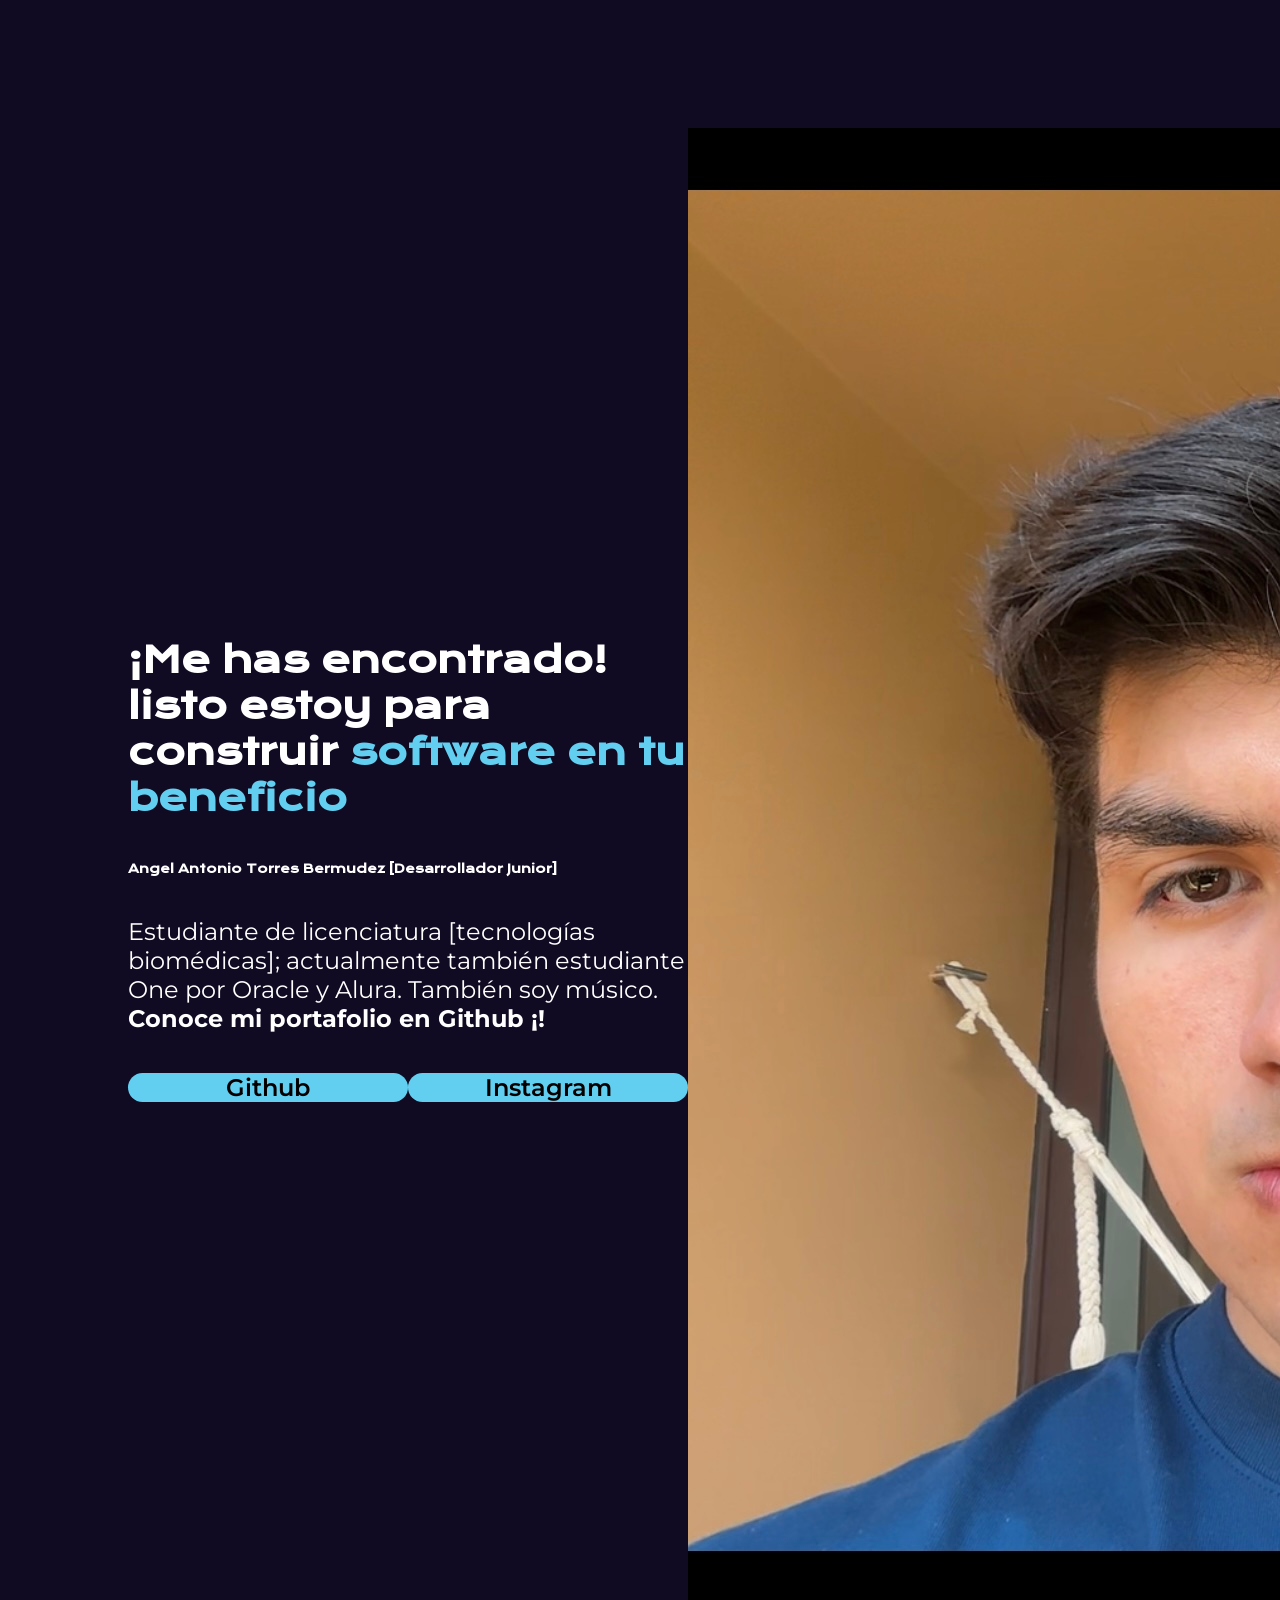
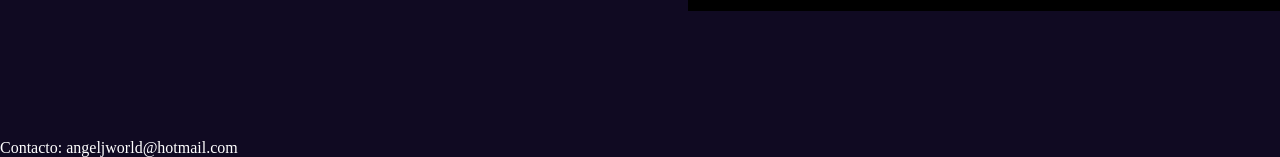
==== index.html @ 3e79360b "Carga primaria Página funcional. Beta." ====
<!DOCTYPE html>
<html lang="es-mx">
<head>
    <meta charset="UTF-8">
    <meta name="viewport" content="width=device-width, initial-scale=1.0">
    <meta http-equiv="X-UA-Compatible" content="IE=edge">
    <title>Portafolio_AngelAntonioTorres</title>
    <link rel="stylesheet" href="style.css">
</head>
<body>
    <header></header>
    <main class ="presentacion"> 
        <section class = "presentacion_contenido">
         <h1 class = "presentacion_contenido_titulo"> ¡Me has encontrado! listo estoy para construir <strong class = "texto-destacado"> 
             software en tu beneficio </strong>
         </h1>
         <h2 class = "presentacion_contenido_subtitulo"> Angel Antonio Torres Bermudez [Desarrollador Junior]</h2>
         <p class = "presentacion_contenido_texto">
             Estudiante de licenciatura [tecnologías biomédicas]; actualmente también estudiante One por Oracle 
             y Alura. También soy músico. <strong> Conoce mi portafolio en Github ¡! </strong>
         </p>
         <div class = "presentacion__enlaces">
             <a class = "presentacion__enlaces__link" href = "https://github.com/angeltorres06"> Github</a>
             <a class = "presentacion__enlaces__link" href = "https://www.instagram.com/torres.angelantonio/?hl=es-la"> Instagram </a>
         </div>
        </section>
        <img Class = "fotoTony" src = "AngelAntonioTorres_Foto.jpg" alt="Tony Torres. Cabello oscuro y cejas abundantes, tez morena clara">
    </main>
    <footer>Contacto: angeljworld@hotmail.com</footer>
</body>
</html>
---- style.css ----
@import url('https://fonts.googleapis.com/css2?family=Krona+One&family=Montserrat:ital,wght@0,100..900;1,100..900&display=swap');

*{
    padding: 0;
    margin: 0;
}

body {
    height: 100vh;
    box-sizing: border-box;
    background-color: rgb(16, 10, 34);
    color: white;
}

.texto-destacado{
    color: rgb(98, 207, 241);
}

.presentacion {
    display: flex;
    align-items: center;
    justify-content: space-between;
    margin: 10%;
}

.presentacion_contenido{
    width: 615px;
    display: flex;
    flex-direction: column;
    gap: 40px;
}

.presentacion_contenido_titulo{
    font-size: 36px;
    font-family: "Krona One", sans-serif;
}

.presentacion_contenido_subtitulo {
    font-size: 12px;
    font-family: "Krona One", sans-serif;
}

.presentacion_contenido_texto{
    font-size: 24px;
    font-family: "Montserrat", sans-serif;
}

.presentacion__enlaces{
    display: flex;
    justify-content: space-between;
}

.presentacion__enlaces__link{
    width: 280px;
    background-color:rgb(98, 207, 241);
    text-align: center;
    padding: 21.5px, 0;
    border-radius: 16px;
    font-size: 24px;
    font-family: "Montserrat", sans-serif;
    font-weight: 600;
    text-decoration: none;
    color: rgb(0, 0, 0)
}
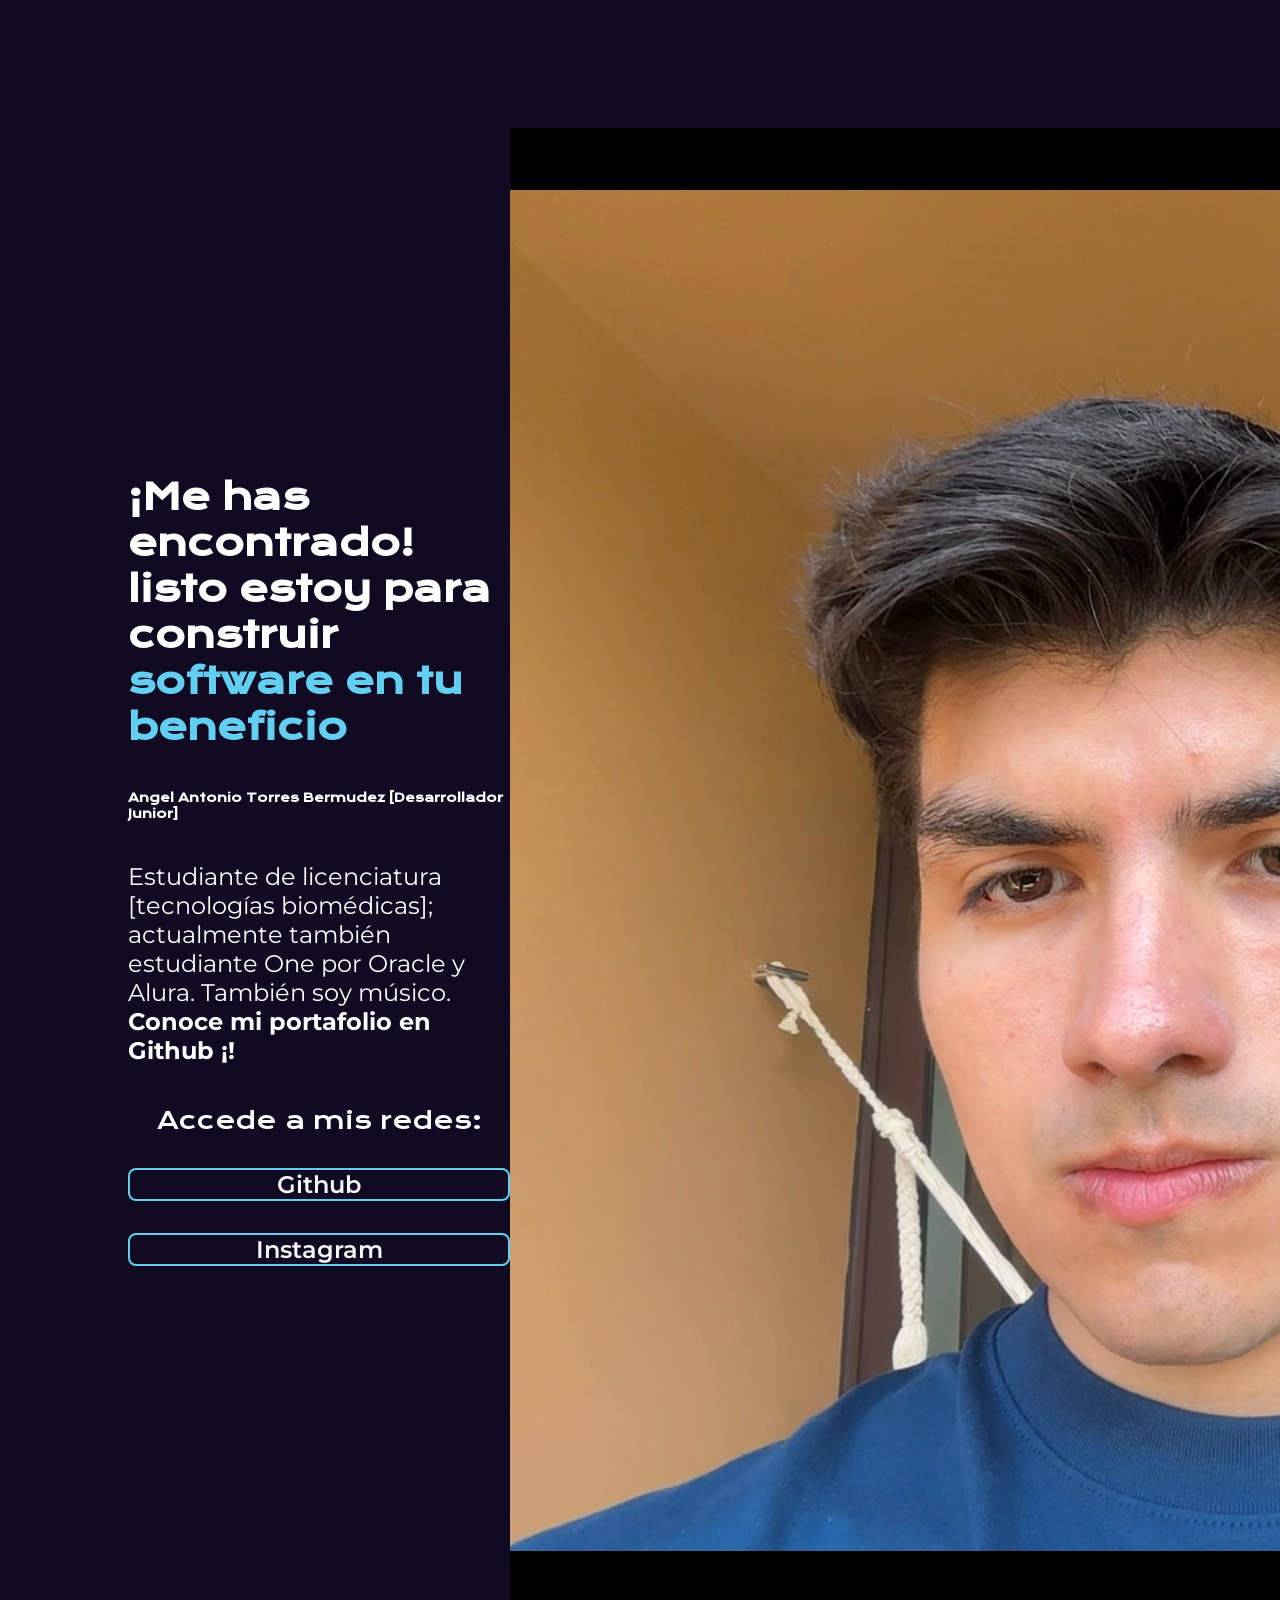
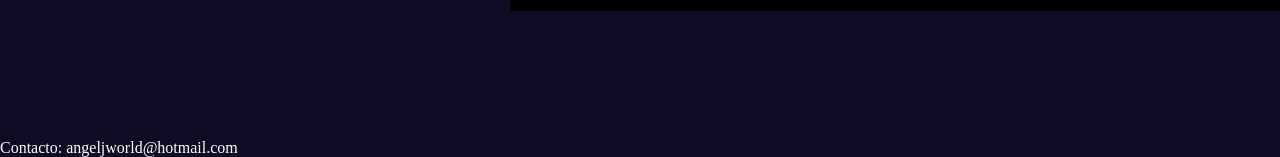
==== commit 721d2c06: "Estilización de botones, además se ha agregado un subtitulo y se ha cambiado la forma en la que se p" ====
--- a/index.html
+++ b/index.html
@@ -20,6 +20,7 @@
              y Alura. También soy músico. <strong> Conoce mi portafolio en Github ¡! </strong>
          </p>
          <div class = "presentacion__enlaces">
+            <h3 class = "presentacion__enlaces__subtitulo">Accede a mis redes:</h3>
              <a class = "presentacion__enlaces__link" href = "https://github.com/angeltorres06"> Github</a>
              <a class = "presentacion__enlaces__link" href = "https://www.instagram.com/torres.angelantonio/?hl=es-la"> Instagram </a>
          </div>
--- a/style.css
+++ b/style.css
@@ -48,17 +48,26 @@
 .presentacion__enlaces{
     display: flex;
     justify-content: space-between;
+    flex-direction: column;
+    align-items: center;
+    gap: 32px;
+}
+
+.presentacion__enlaces__subtitulo{
+    font-family:"Krona One", sans-serif;
+    font-size:24px;
+    font-weight:400;
 }
 
 .presentacion__enlaces__link{
-    width: 280px;
-    background-color:rgb(98, 207, 241);
+    width: 378px;
     text-align: center;
     padding: 21.5px, 0;
-    border-radius: 16px;
+    border-radius: 8px;
     font-size: 24px;
     font-family: "Montserrat", sans-serif;
     font-weight: 600;
     text-decoration: none;
-    color: rgb(0, 0, 0)
+    color: #F6F6F6;
+    border: 2px solid rgb(98, 207, 241);
 }
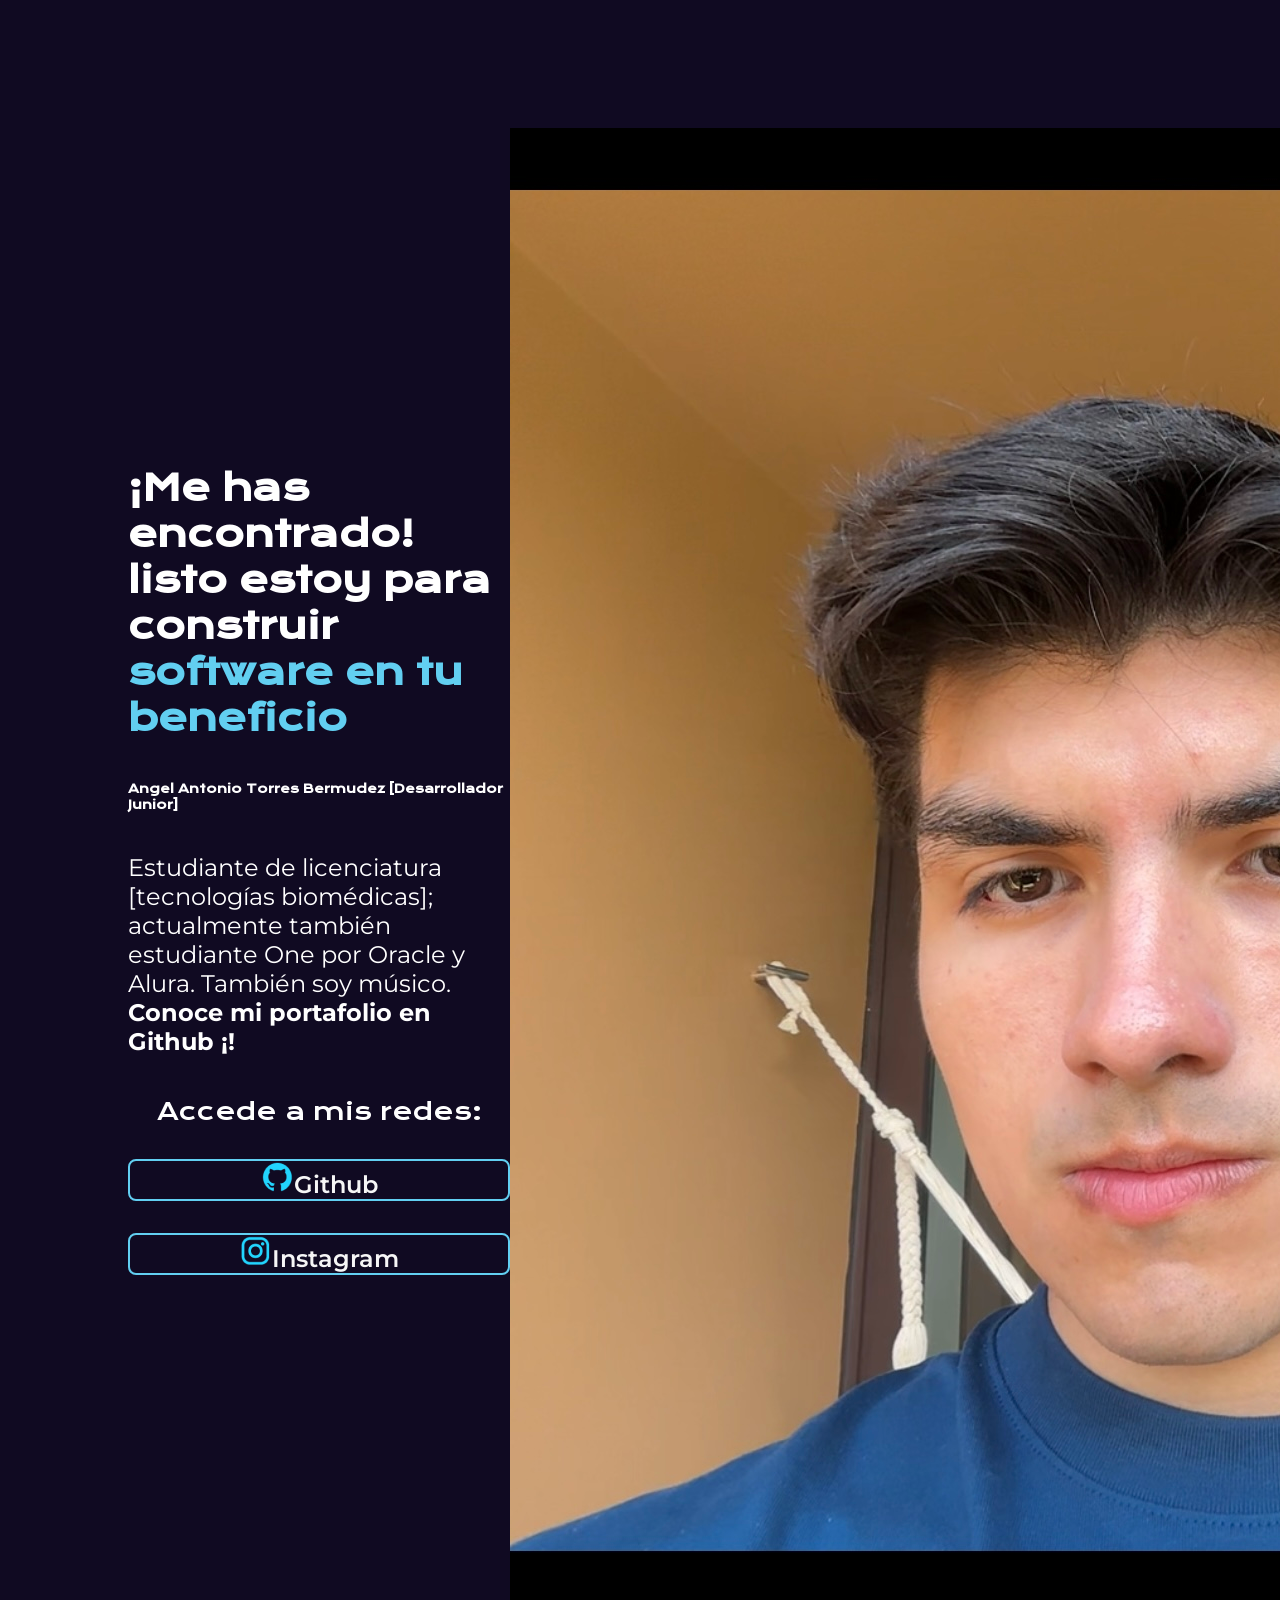
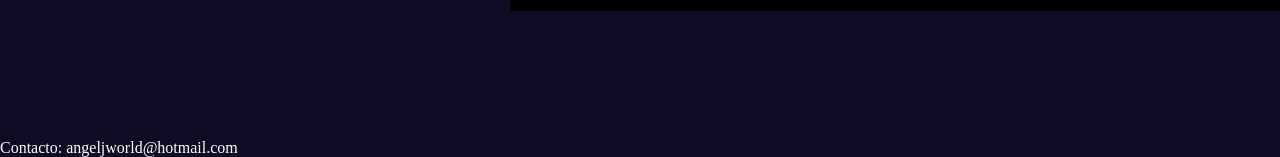
==== commit 0c44a516: "solucion de problema con imagenes" ====
--- a/index.html
+++ b/index.html
@@ -21,11 +21,13 @@
          </p>
          <div class = "presentacion__enlaces">
             <h3 class = "presentacion__enlaces__subtitulo">Accede a mis redes:</h3>
-             <a class = "presentacion__enlaces__link" href = "https://github.com/angeltorres06"> Github</a>
-             <a class = "presentacion__enlaces__link" href = "https://www.instagram.com/torres.angelantonio/?hl=es-la"> Instagram </a>
+             <a class = "presentacion__enlaces__link" href = "https://github.com/angeltorres06"> 
+                <img src = "./assets/github.png">Github</a>
+             <a class = "presentacion__enlaces__link" href = "https://www.instagram.com/torres.angelantonio/?hl=es-la"> 
+                <img src = "./assets/instagram.png">Instagram </a>
          </div>
         </section>
-        <img Class = "fotoTony" src = "AngelAntonioTorres_Foto.jpg" alt="Tony Torres. Cabello oscuro y cejas abundantes, tez morena clara">
+        <img Class = "fotoTony" src = "./assets/AngelAntonioTorres_Foto.jpg" alt="Tony Torres. Cabello oscuro y cejas abundantes, tez morena clara">
     </main>
     <footer>Contacto: angeljworld@hotmail.com</footer>
 </body>
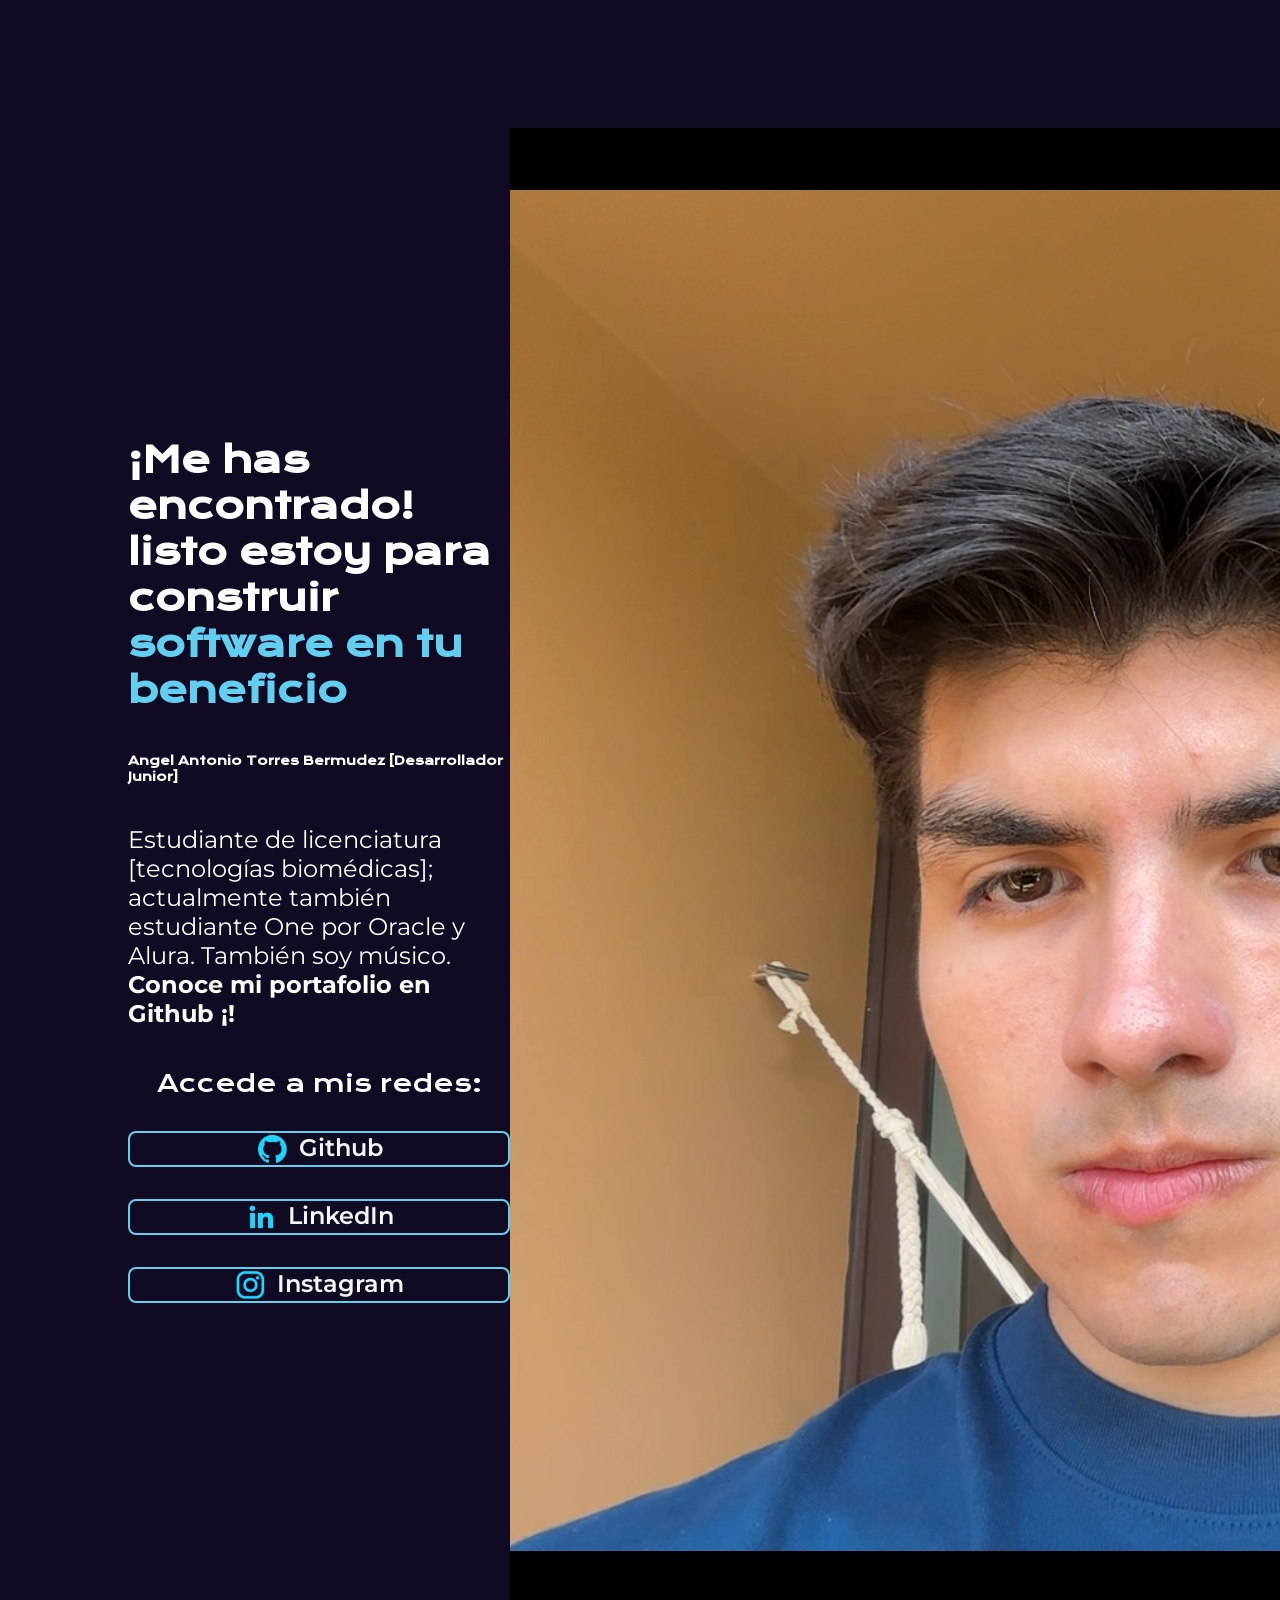
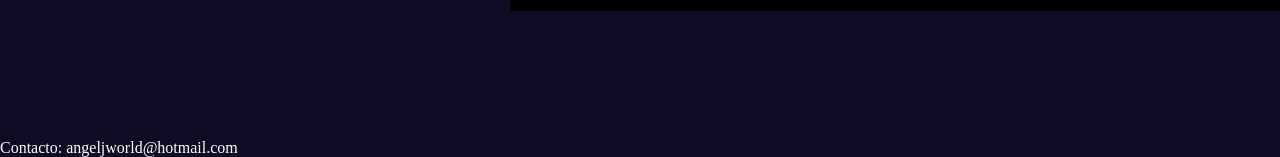
==== commit 10104fc3: "uso de hover para enlaces" ====
--- a/index.html
+++ b/index.html
@@ -23,8 +23,11 @@
             <h3 class = "presentacion__enlaces__subtitulo">Accede a mis redes:</h3>
              <a class = "presentacion__enlaces__link" href = "https://github.com/angeltorres06"> 
                 <img src = "./assets/github.png">Github</a>
+            <a class = "presentacion__enlaces__link" href = "https://www.linkedin.com/in/angel-antonio-torres-berm%C3%BAdez-605203378/"> 
+                <img src = "./assets/linkedin.png">LinkedIn </a>
              <a class = "presentacion__enlaces__link" href = "https://www.instagram.com/torres.angelantonio/?hl=es-la"> 
                 <img src = "./assets/instagram.png">Instagram </a>
+
          </div>
         </section>
         <img Class = "fotoTony" src = "./assets/AngelAntonioTorres_Foto.jpg" alt="Tony Torres. Cabello oscuro y cejas abundantes, tez morena clara">
--- a/style.css
+++ b/style.css
@@ -40,6 +40,11 @@
     font-family: "Krona One", sans-serif;
 }
 
+.presentacion_contenido_subtitulo:hover {
+    border: 2px solid rgb(88, 74, 212);
+    font-size:14px;
+}
+
 .presentacion_contenido_texto{
     font-size: 24px;
     font-family: "Montserrat", sans-serif;
@@ -70,4 +75,13 @@
     text-decoration: none;
     color: #F6F6F6;
     border: 2px solid rgb(98, 207, 241);
+    display: flex;
+    justify-content: center;
+    gap: 10px;
+}
+
+.presentacion__enlaces__link:hover {
+    background-color: #272727;
+    border: 2px solid rgb(88, 74, 212);
+    cursor: pointer;
 }
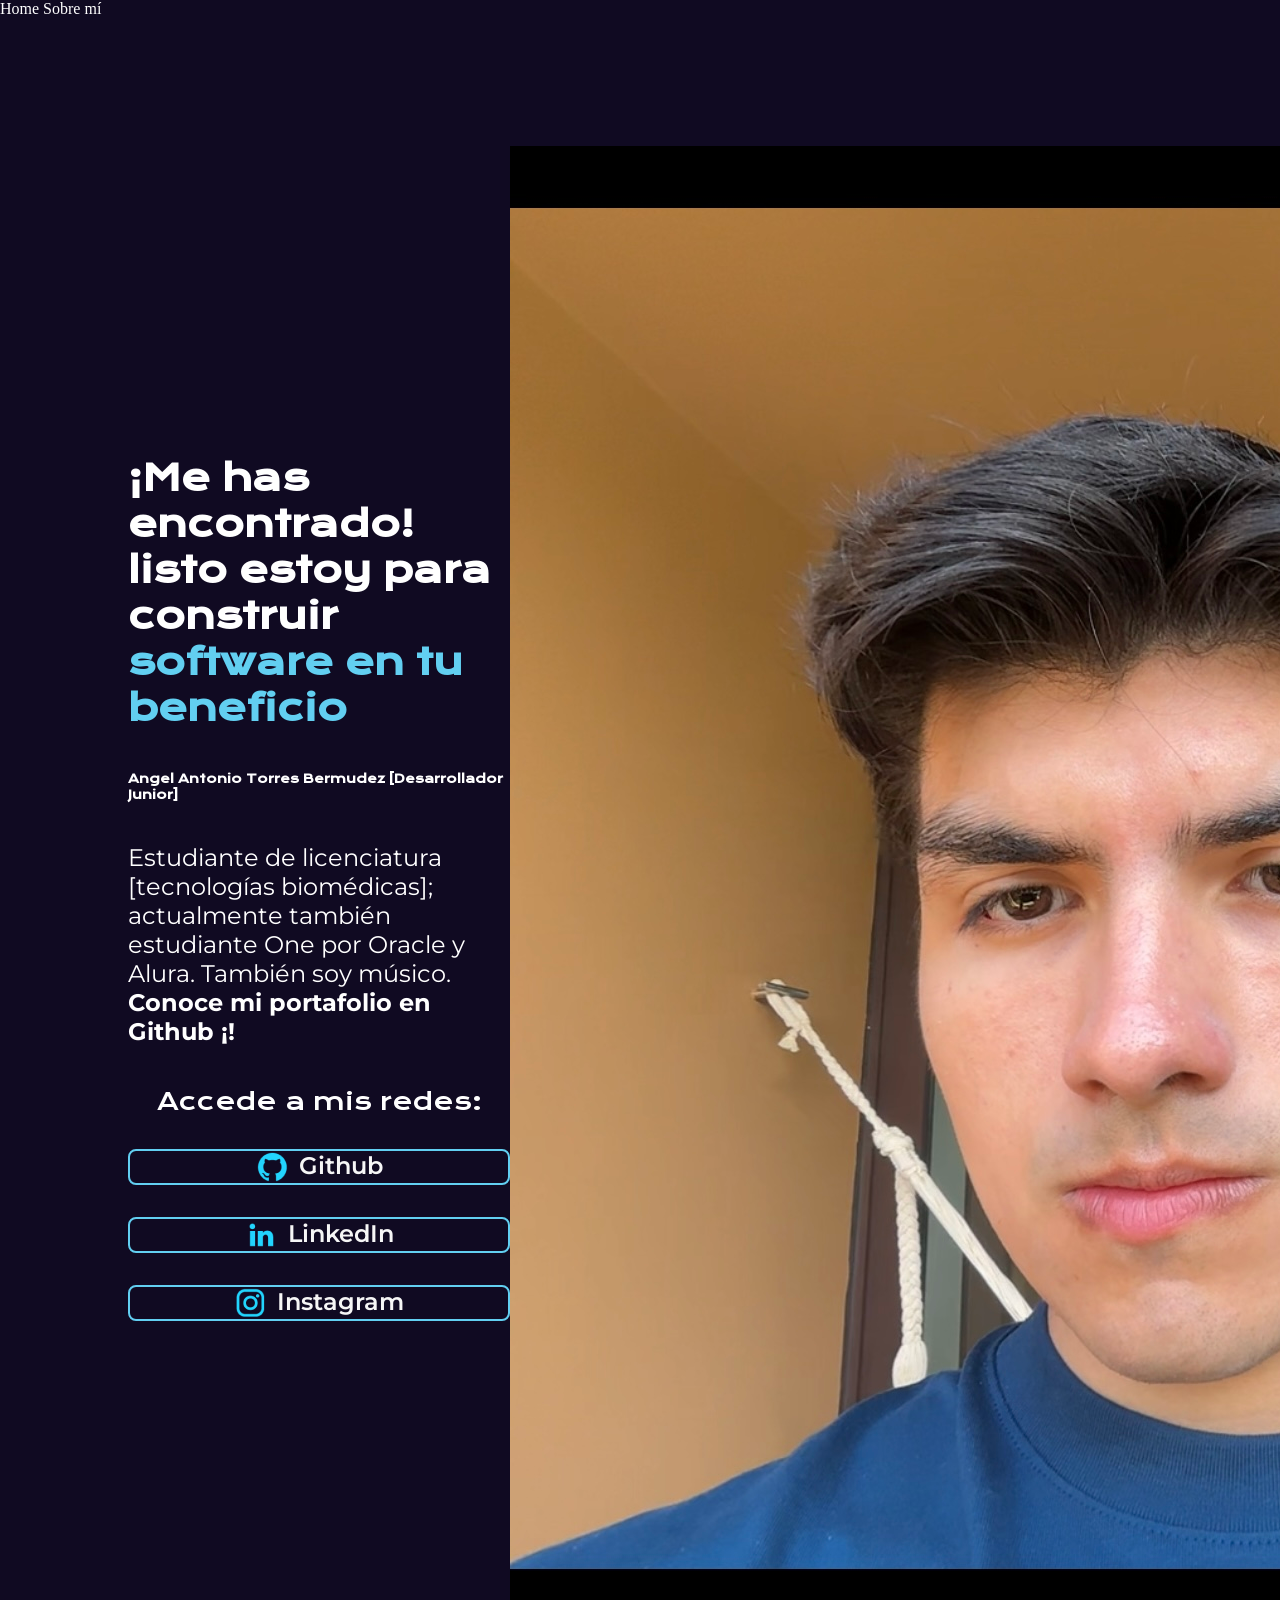
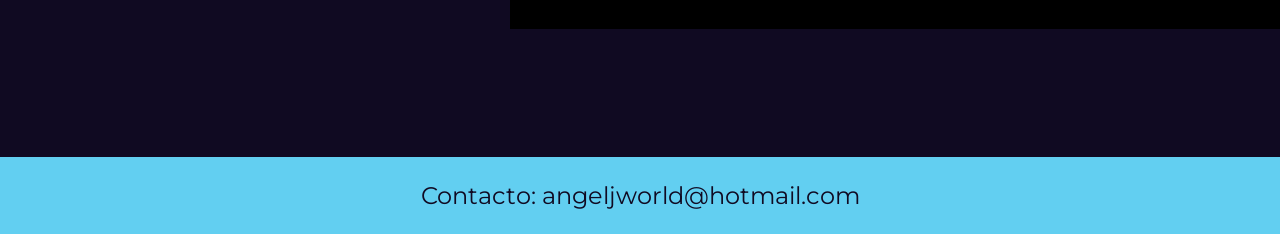
==== commit 0b194c3f: "estilización de footer e inicio de trabajo en header" ====
--- a/index.html
+++ b/index.html
@@ -8,7 +8,12 @@
     <link rel="stylesheet" href="style.css">
 </head>
 <body>
-    <header></header>
+    <header class = "header">
+        <nav class = "header__menu">
+            <a class = "header__menu__link">Home</a>
+            <a class = "header__menu__link">Sobre mí</a>
+        </nav>
+    </header>
     <main class ="presentacion"> 
         <section class = "presentacion_contenido">
          <h1 class = "presentacion_contenido_titulo"> ¡Me has encontrado! listo estoy para construir <strong class = "texto-destacado"> 
@@ -32,6 +37,8 @@
         </section>
         <img Class = "fotoTony" src = "./assets/AngelAntonioTorres_Foto.jpg" alt="Tony Torres. Cabello oscuro y cejas abundantes, tez morena clara">
     </main>
-    <footer>Contacto: angeljworld@hotmail.com</footer>
+    <footer class = "footer">
+        <p>Contacto: angeljworld@hotmail.com</p>
+    </footer>
 </body>
 </html>
--- a/style.css
+++ b/style.css
@@ -6,7 +6,6 @@
 }
 
 body {
-    height: 100vh;
     box-sizing: border-box;
     background-color: rgb(16, 10, 34);
     color: white;
@@ -84,4 +83,14 @@
     background-color: #272727;
     border: 2px solid rgb(88, 74, 212);
     cursor: pointer;
+}
+
+.footer{
+    background-color: rgb(98, 207, 241);
+    padding: 24px;
+    color:rgb(16, 10, 34);
+    text-align: center;
+    font-family: "Montserrat", sans-serif;
+    font-size: 24px;
+    font-weight: 400;
 }
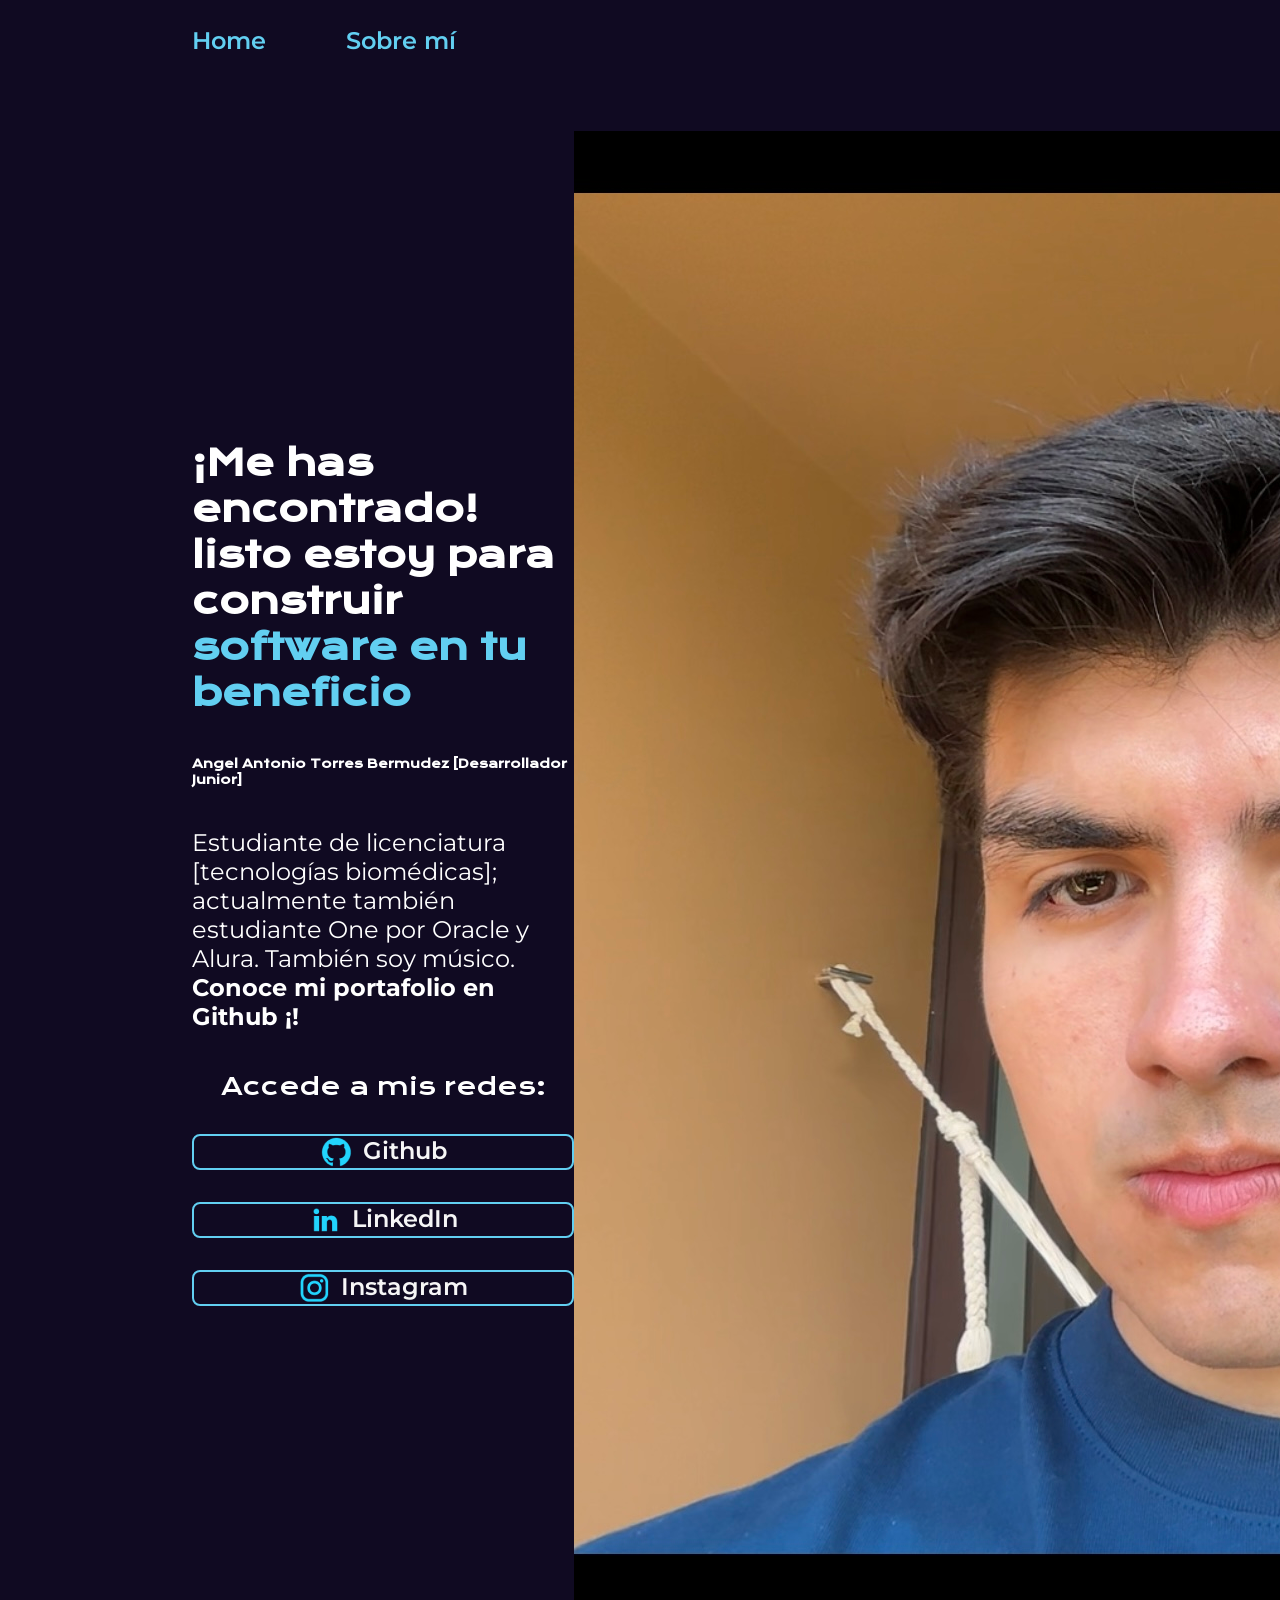
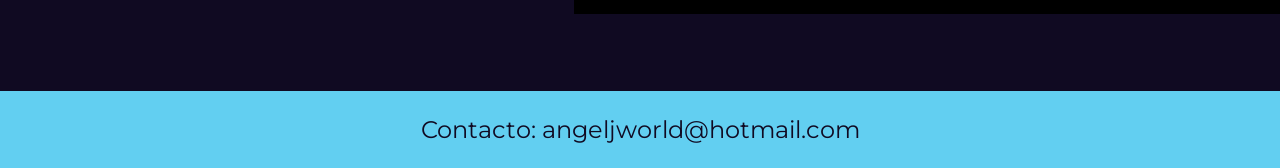
==== commit 2558fb0d: "Creación de página sobre mi, cambios de agrupaciones" ====
--- a/index.html
+++ b/index.html
@@ -5,13 +5,13 @@
     <meta name="viewport" content="width=device-width, initial-scale=1.0">
     <meta http-equiv="X-UA-Compatible" content="IE=edge">
     <title>Portafolio_AngelAntonioTorres</title>
-    <link rel="stylesheet" href="style.css">
+    <link rel="stylesheet" href="./styles/style.css">
 </head>
 <body>
     <header class = "header">
         <nav class = "header__menu">
-            <a class = "header__menu__link">Home</a>
-            <a class = "header__menu__link">Sobre mí</a>
+            <a class = "header__menu__link" href = "index.html">Home</a>
+            <a class = "header__menu__link" href = "about.html">Sobre mí</a>
         </nav>
     </header>
     <main class ="presentacion"> 
--- a/styles/style.css
+++ b/styles/style.css
@@ -0,0 +1,113 @@
+@import url('https://fonts.googleapis.com/css2?family=Krona+One&family=Montserrat:ital,wght@0,100..900;1,100..900&display=swap');
+
+*{
+    padding: 0;
+    margin: 0;
+}
+
+body {
+    box-sizing: border-box;
+    background-color: rgb(16, 10, 34);
+    color: white;
+}
+
+.header{
+    padding: 2% 0% 0% 15%;
+}
+
+.header__menu{
+    display: flex;
+    gap: 80px;
+}
+
+.header__menu__link{
+    font-family:"Montserrat", sans-serif ;
+    font-size: 24px;
+    font-weight: 600;
+    color: rgb(98, 207, 241);
+    text-decoration: none;
+}
+
+.presentacion {
+    display: flex;
+    align-items: center;
+    justify-content: space-between;
+    padding: 6% 15%;
+}
+
+.presentacion_contenido{
+    width: 615px;
+    display: flex;
+    flex-direction: column;
+    gap: 40px;
+}
+
+.presentacion_contenido_titulo{
+    font-size: 36px;
+    font-family: "Krona One", sans-serif;
+}
+
+.texto-destacado{
+    color: rgb(98, 207, 241);
+}
+
+.presentacion_contenido_subtitulo {
+    font-size: 12px;
+    font-family: "Krona One", sans-serif;
+}
+
+.presentacion_contenido_subtitulo:hover {
+    border: 2px solid rgb(88, 74, 212);
+    font-size:14px;
+}
+
+.presentacion_contenido_texto{
+    font-size: 24px;
+    font-family: "Montserrat", sans-serif;
+}
+
+.presentacion__enlaces{
+    display: flex;
+    justify-content: space-between;
+    flex-direction: column;
+    align-items: center;
+    gap: 32px;
+}
+
+.presentacion__enlaces__subtitulo{
+    font-family:"Krona One", sans-serif;
+    font-size:24px;
+    font-weight:400;
+}
+
+.presentacion__enlaces__link{
+    width: 378px;
+    text-align: center;
+    padding: 21.5px, 0;
+    border-radius: 8px;
+    font-size: 24px;
+    font-family: "Montserrat", sans-serif;
+    font-weight: 600;
+    text-decoration: none;
+    color: #F6F6F6;
+    border: 2px solid rgb(98, 207, 241);
+    display: flex;
+    justify-content: center;
+    gap: 10px;
+}
+
+.presentacion__enlaces__link:hover {
+    background-color: #272727;
+    border: 2px solid rgb(88, 74, 212);
+    cursor: pointer;
+}
+
+.footer{
+    background-color: rgb(98, 207, 241);
+    padding: 24px;
+    color:rgb(16, 10, 34);
+    text-align: center;
+    font-family: "Montserrat", sans-serif;
+    font-size: 24px;
+    font-weight: 400;
+}
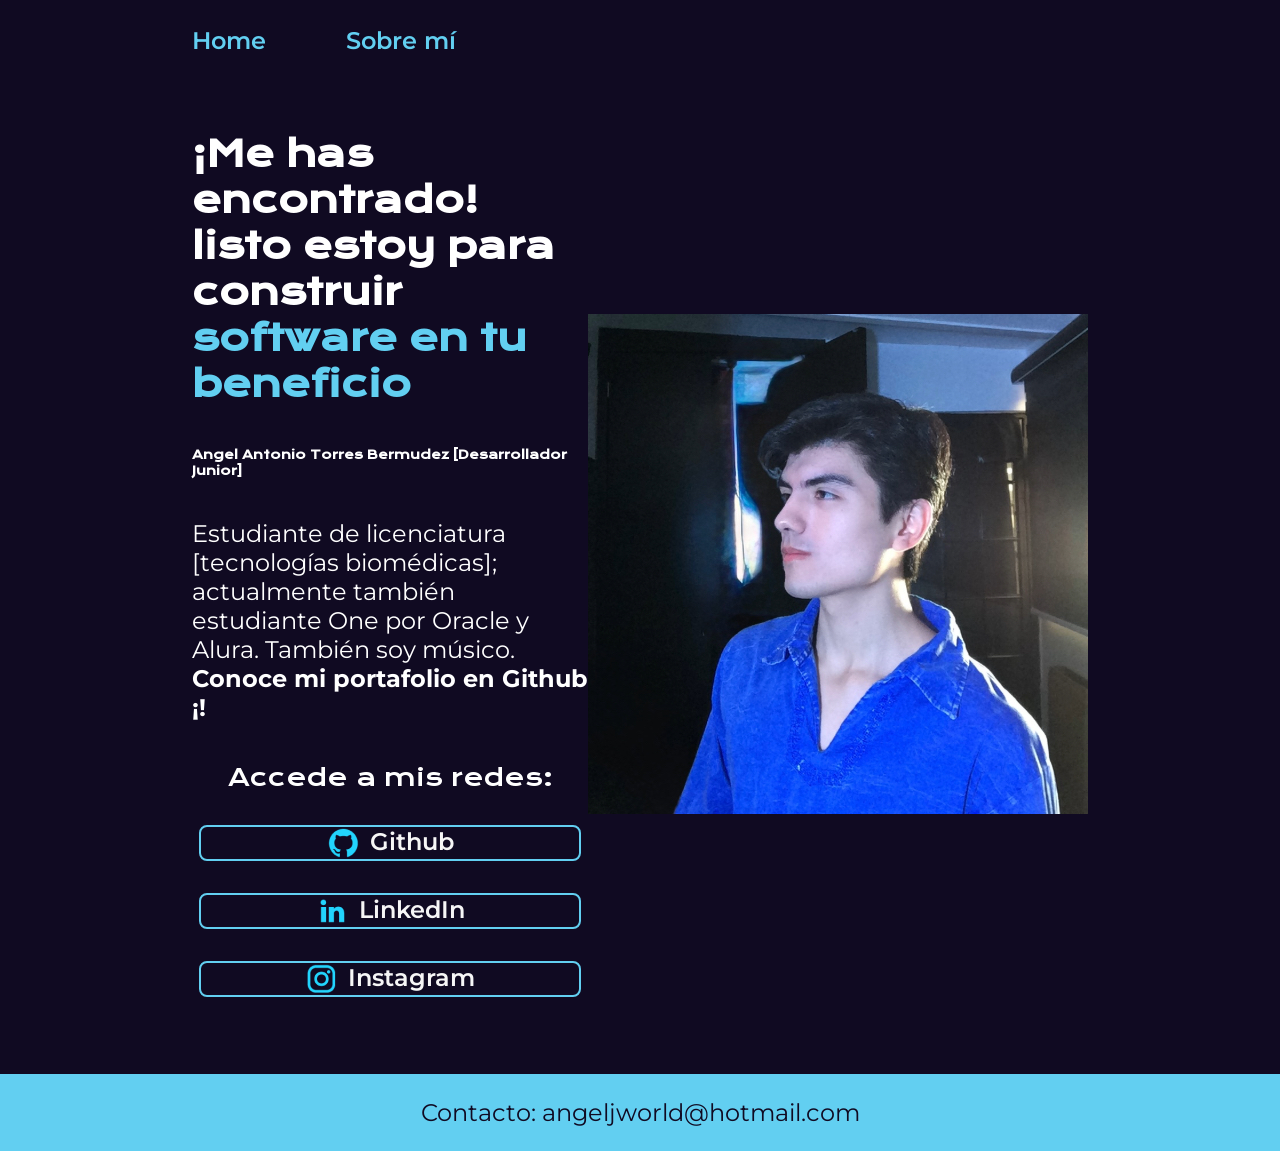
==== commit 9da8ee4d: "Cambio de foto" ====
--- a/index.html
+++ b/index.html
@@ -35,7 +35,7 @@
 
          </div>
         </section>
-        <img Class = "fotoTony" src = "./assets/AngelAntonioTorres_Foto.jpg" alt="Tony Torres. Cabello oscuro y cejas abundantes, tez morena clara">
+        <img Class = "fotoTony" src = "./assets/FotoAngelTT.JPG" alt="Tony Torres. Cabello oscuro y cejas abundantes, tez morena clara">
     </main>
     <footer class = "footer">
         <p>Contacto: angeljworld@hotmail.com</p>
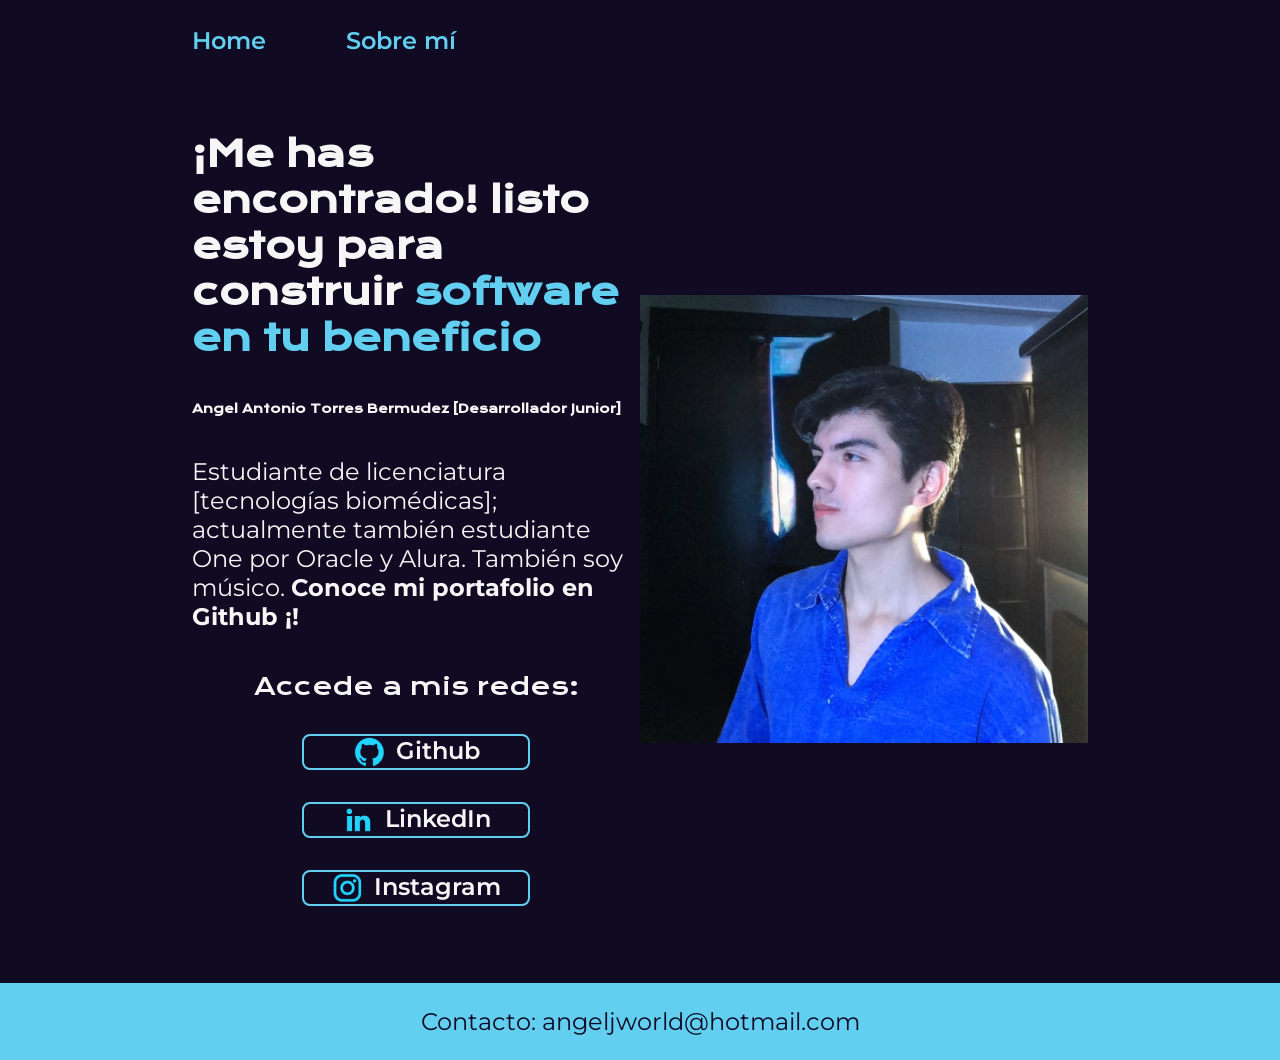
==== commit b951078f: "accesibilidad" ====
--- a/index.html
+++ b/index.html
@@ -35,7 +35,7 @@
 
          </div>
         </section>
-        <img Class = "fotoTony" src = "./assets/FotoAngelTT.JPG" alt="Tony Torres. Cabello oscuro y cejas abundantes, tez morena clara">
+        <img Class = "presentacion__imagen" src = "./assets/FotoAngelTT.JPG" alt="Tony Torres. Cabello oscuro y cejas abundantes, tez morena clara">
     </main>
     <footer class = "footer">
         <p>Contacto: angeljworld@hotmail.com</p>
--- a/styles/style.css
+++ b/styles/style.css
@@ -1,4 +1,16 @@
 @import url('https://fonts.googleapis.com/css2?family=Krona+One&family=Montserrat:ital,wght@0,100..900;1,100..900&display=swap');
+
+:root{
+    --color-primario: rgb(16, 10, 34);
+    --color-secundario: #F6F6F6;
+    --color-terciario: rgb(98, 207, 241);
+    --color-hover: #272727;
+    --color-margenhover: rgb(88, 74, 212);
+
+    --fuente-primaria: "Krona One", sans-serif;
+    --fuente-secundaria: "Montserrat", sans-serif ;
+
+}
 
 *{
     padding: 0;
@@ -7,8 +19,8 @@
 
 body {
     box-sizing: border-box;
-    background-color: rgb(16, 10, 34);
-    color: white;
+    background-color: var(--color-primario);
+    color: var(--color-secundario);
 }
 
 .header{
@@ -21,10 +33,10 @@
 }
 
 .header__menu__link{
-    font-family:"Montserrat", sans-serif ;
-    font-size: 24px;
+    font-family: var(--fuente-secundaria) ;
+    font-size: 1.5rem;
     font-weight: 600;
-    color: rgb(98, 207, 241);
+    color: var(--color-terciario);
     text-decoration: none;
 }
 
@@ -36,34 +48,34 @@
 }
 
 .presentacion_contenido{
-    width: 615px;
+    width: 50%;
     display: flex;
     flex-direction: column;
     gap: 40px;
 }
 
 .presentacion_contenido_titulo{
-    font-size: 36px;
-    font-family: "Krona One", sans-serif;
+    font-size: 2.25rem;
+    font-family: var(--fuente-primaria);
 }
 
 .texto-destacado{
-    color: rgb(98, 207, 241);
+    color: var(--color-terciario);
 }
 
 .presentacion_contenido_subtitulo {
-    font-size: 12px;
-    font-family: "Krona One", sans-serif;
+    font-size: 0.75rem;
+    font-family: var(--fuente-primaria);
 }
 
 .presentacion_contenido_subtitulo:hover {
-    border: 2px solid rgb(88, 74, 212);
-    font-size:14px;
+    border: 2px solid var(--color-margenhover);
+    font-size:0.875rem;
 }
 
 .presentacion_contenido_texto{
-    font-size: 24px;
-    font-family: "Montserrat", sans-serif;
+    font-size: 1.5rem;
+    font-family:var(--fuente-secundaria);
 }
 
 .presentacion__enlaces{
@@ -75,39 +87,42 @@
 }
 
 .presentacion__enlaces__subtitulo{
-    font-family:"Krona One", sans-serif;
-    font-size:24px;
+    font-family:var(--fuente-primaria);
+    font-size:1.5rem;
     font-weight:400;
 }
 
 .presentacion__enlaces__link{
-    width: 378px;
+    width: 50%;
     text-align: center;
     padding: 21.5px, 0;
     border-radius: 8px;
-    font-size: 24px;
-    font-family: "Montserrat", sans-serif;
+    font-size: 1.5rem;
+    font-family: var(--fuente-secundaria);
     font-weight: 600;
     text-decoration: none;
-    color: #F6F6F6;
-    border: 2px solid rgb(98, 207, 241);
+    color: var(--color-secundario);
+    border: 2px solid var(--color-terciario);
     display: flex;
     justify-content: center;
     gap: 10px;
 }
 
 .presentacion__enlaces__link:hover {
-    background-color: #272727;
-    border: 2px solid rgb(88, 74, 212);
+    background-color: var(--color-hover);
+    border: 2px solid var(--color-margenhover);
     cursor: pointer;
 }
 
+.presentacion__imagen{
+    width: 50%;
+}
 .footer{
-    background-color: rgb(98, 207, 241);
+    background-color: var(--color-terciario);
     padding: 24px;
-    color:rgb(16, 10, 34);
+    color: var(--color-primario);
     text-align: center;
-    font-family: "Montserrat", sans-serif;
-    font-size: 24px;
+    font-family: var(--fuente-secundaria);
+    font-size: 1.5rem;
     font-weight: 400;
 }
